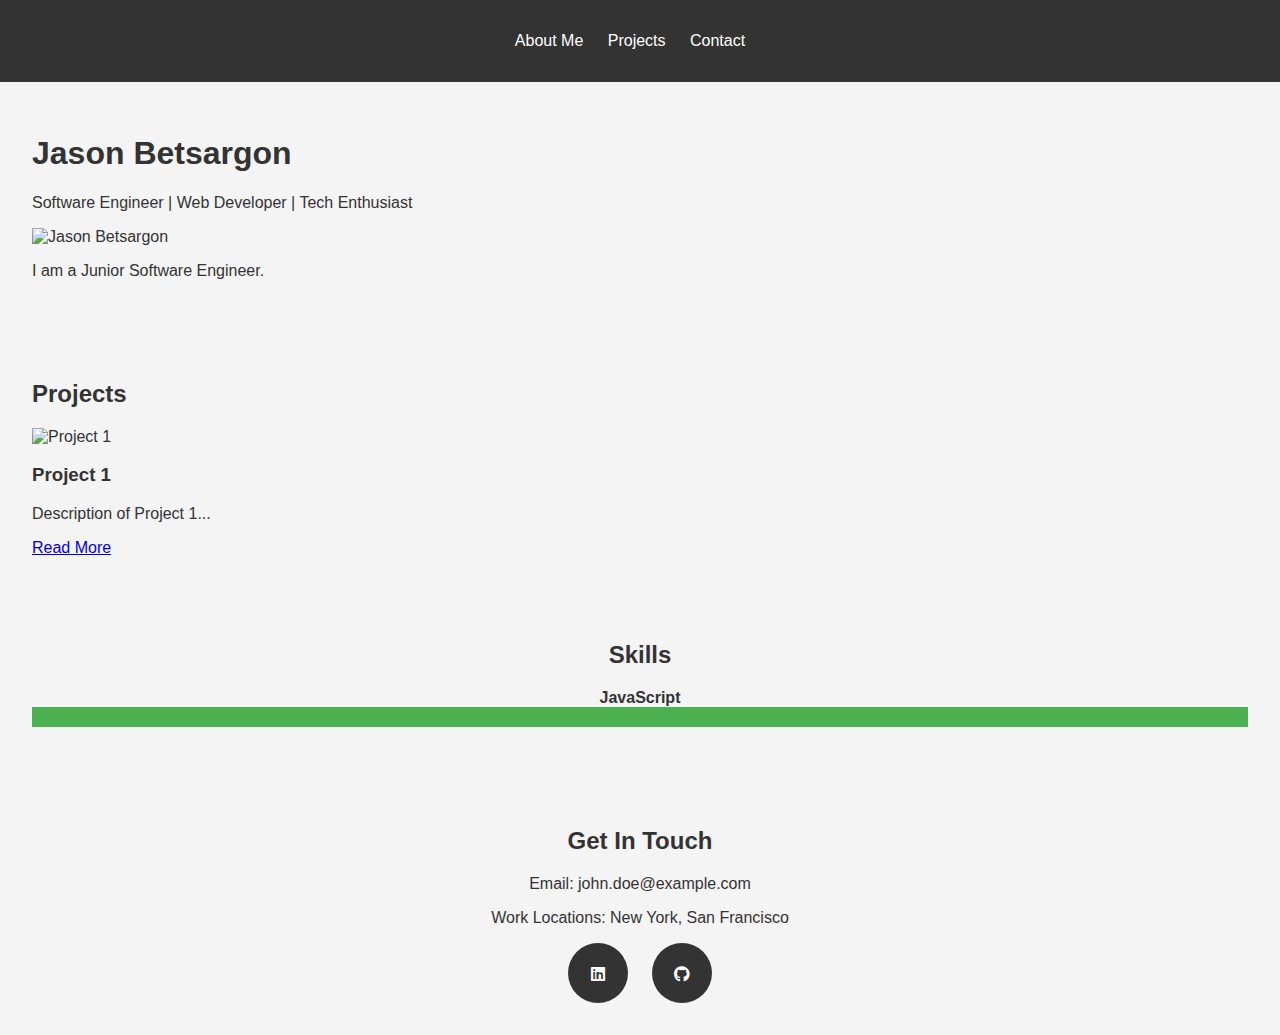
==== index.html @ 04d264f3 "Update index.html" ====
<!DOCTYPE html>
<html lang="en">
<head>
    <meta charset="UTF-8">
    <meta name="viewport" content="width=device-width, initial-scale=1.0">
    <title>Software Engineer Portfolio</title>
    <link href="https://cdnjs.cloudflare.com/ajax/libs/font-awesome/6.0.0-beta3/css/all.min.css" rel="stylesheet">
    <link rel="stylesheet" href="style.css">
</head>
<body>
    <header>
        <nav id="navbar">
            <ul>
                <li><a href="#about">About Me</a></li>
                <li><a href="#projects">Projects</a></li>
                <li><a href="#contact">Contact</a></li>
            </ul>
        </nav>
    </header>

    <section id="about">
        <h1>Jason Betsargon</h1>
        <p>Software Engineer | Web Developer | Tech Enthusiast</p>
        <img src="profile.jpg" alt="Jason Betsargon">
        <p>I am a Junior Software Engineer.</p>
    </section>

    <section id="projects">
        <h2>Projects</h2>
        <div class="project">
            <img src="project1.jpg" alt="Project 1">
            <h3>Project 1</h3>
            <p>Description of Project 1...</p>
            <a href="project1.html">Read More</a>
        </div>
        <!-- Repeat for other projects -->
    </section>

    <section id="skills">
        <h2>Skills</h2>
        <div class="skill">
            <span>JavaScript</span>
            <div class="skill-level" data-level="90%"></div>
        </div>
        <!-- Repeat for other skills -->
    </section>
    
    <section id="contact">
        <h2>Get In Touch</h2>
        <p>Email: john.doe@example.com</p>
        <p>Work Locations: New York, San Francisco</p>
        <div class="social-buttons">
            <a href="https://linkedin.com/in/johndoe"><i class="fab fa-linkedin"></i></a>
            <a href="https://github.com/johndoe"><i class="fab fa-github"></i></a>
            <!-- Additional social media icons -->
        </div>
    </section>

    <footer>
    </footer>
</body>
</html>
---- style.css ----
body {
    font-family: Arial, sans-serif;
    color: #333;
    background-color: #f4f4f4;
    margin: 0;
    padding: 0;
}

header {
    background-color: #333;
    color: #fff;
    padding: 1em 0;
    text-align: center;
}

#navbar ul {
    list-style: none;
    padding: 0;
}

#navbar ul li {
    display: inline;
    margin-right: 20px;
}

#navbar a {
    color: #fff;
    text-decoration: none;
    transition: color 0.3s ease;
}

#navbar a:hover {
    color: #4CAF50;
}

section {
    padding: 2em;
}

h1, h2 {
    color: #333;
}

img {
    max-width: 100%;
    height: auto;
}

#project-detail {
    padding: 2em;
}

#project-detail h1 {
    color: #333;
}

/* Ensure the images fit within the page */
#project-detail img {
    max-width: 100%;
    height: auto;
}

/* Previous CSS styles */

/* Styles for Skills Section */
#skills {
    padding: 2em;
    text-align: center;
}

.skill {
    margin-bottom: 1em;
}

.skill span {
    font-weight: bold;
}

.skill-level {
    height: 20px;
    background-color: #4CAF50;
    width: 0;
    transition: width 1s;
}

/* Trigger animation when in viewport - JavaScript can be used to add a class when in view */
.skill-level[data-level] {
    width: attr(data-level);
}

/* Styles for Get In Touch Section */
#contact {
    padding: 2em;
    background-color: #f4f4f4;
    text-align: center;
}

/* Styles for Social Buttons with Icons */
.social-buttons a {
    display: inline-block;
    margin: 0 10px;
    padding: 10px;
    background-color: #333;
    color: #fff;
    text-decoration: none;
    border-radius: 50%; /* Makes the buttons circular */
    width: 40px;
    height: 40px;
    text-align: center;
    line-height: 40px; /* Centers the icon vertically */
}

.social-buttons a i {
    vertical-align: middle;
}

.social-buttons a:hover {
    background-color: #4CAF50;
}

/* Responsive and additional styles */

/* Style for 'Back to Portfolio' link */
header a {
    color: #4CAF50;
    text-decoration: none;
    transition: color 0.3s ease;
}

header a:hover {
    color: #333;
}

/* Responsive Design */
@media (max-width: 600px) {
    #navbar ul li {
        display: block;
        text-align: center;
        margin-top: 10px;
    }
}

/* Simple Animations */
button:hover {
    animation: pulse 0.3s infinite alternate;
}

@keyframes pulse {
    from {
        transform: scale(1);
    }
    to {
        transform: scale(1.1);
    }
}
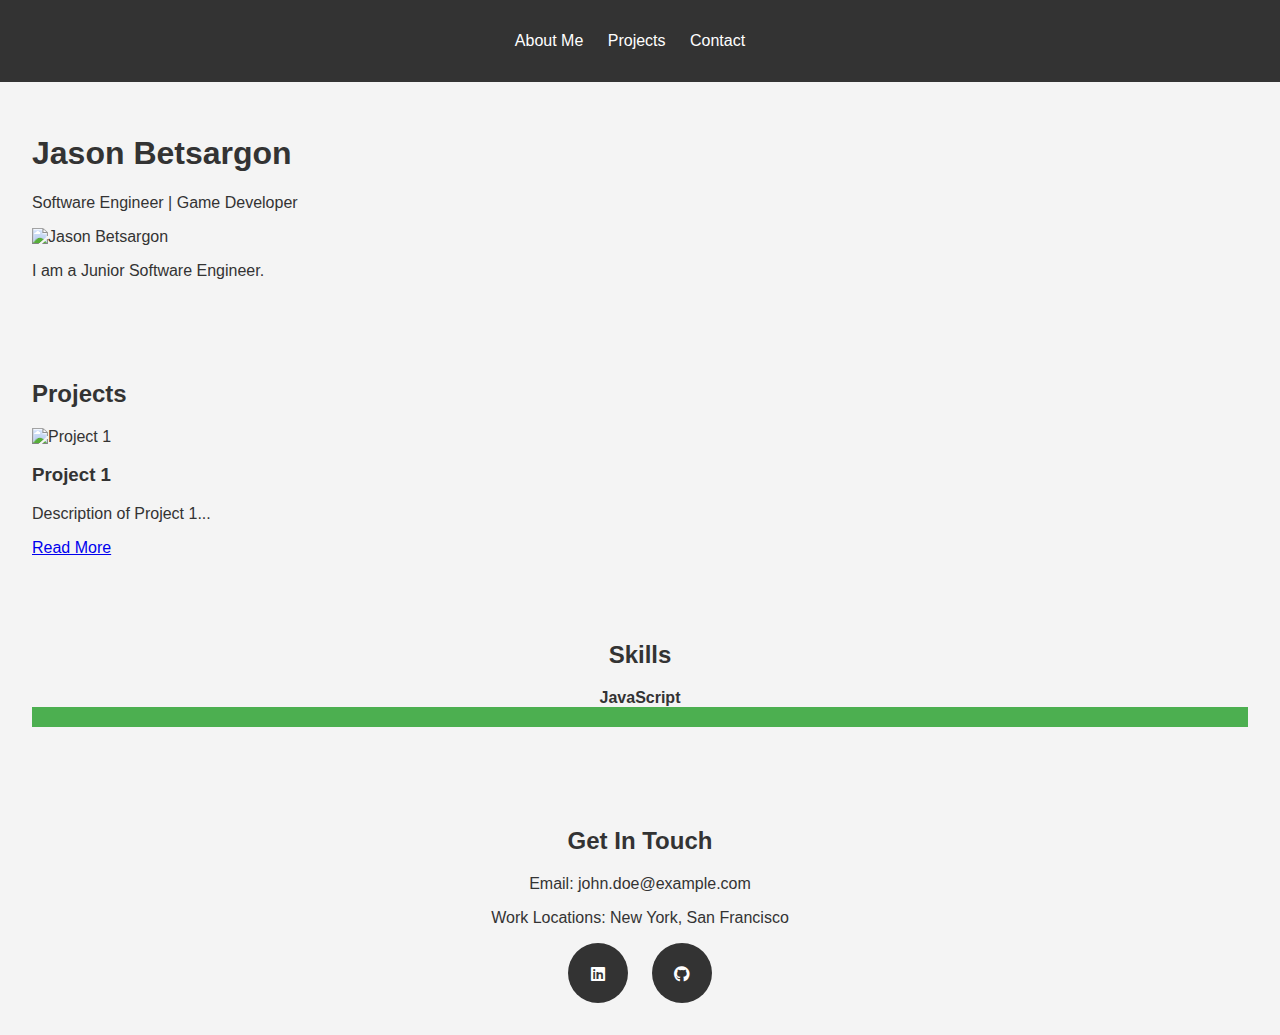
==== commit 07fdfa45: "Update index.html" ====
--- a/index.html
+++ b/index.html
@@ -20,7 +20,7 @@
 
     <section id="about">
         <h1>Jason Betsargon</h1>
-        <p>Software Engineer | Web Developer | Tech Enthusiast</p>
+        <p>Software Engineer | Game Developer</p>
         <img src="profile.jpg" alt="Jason Betsargon">
         <p>I am a Junior Software Engineer.</p>
     </section>
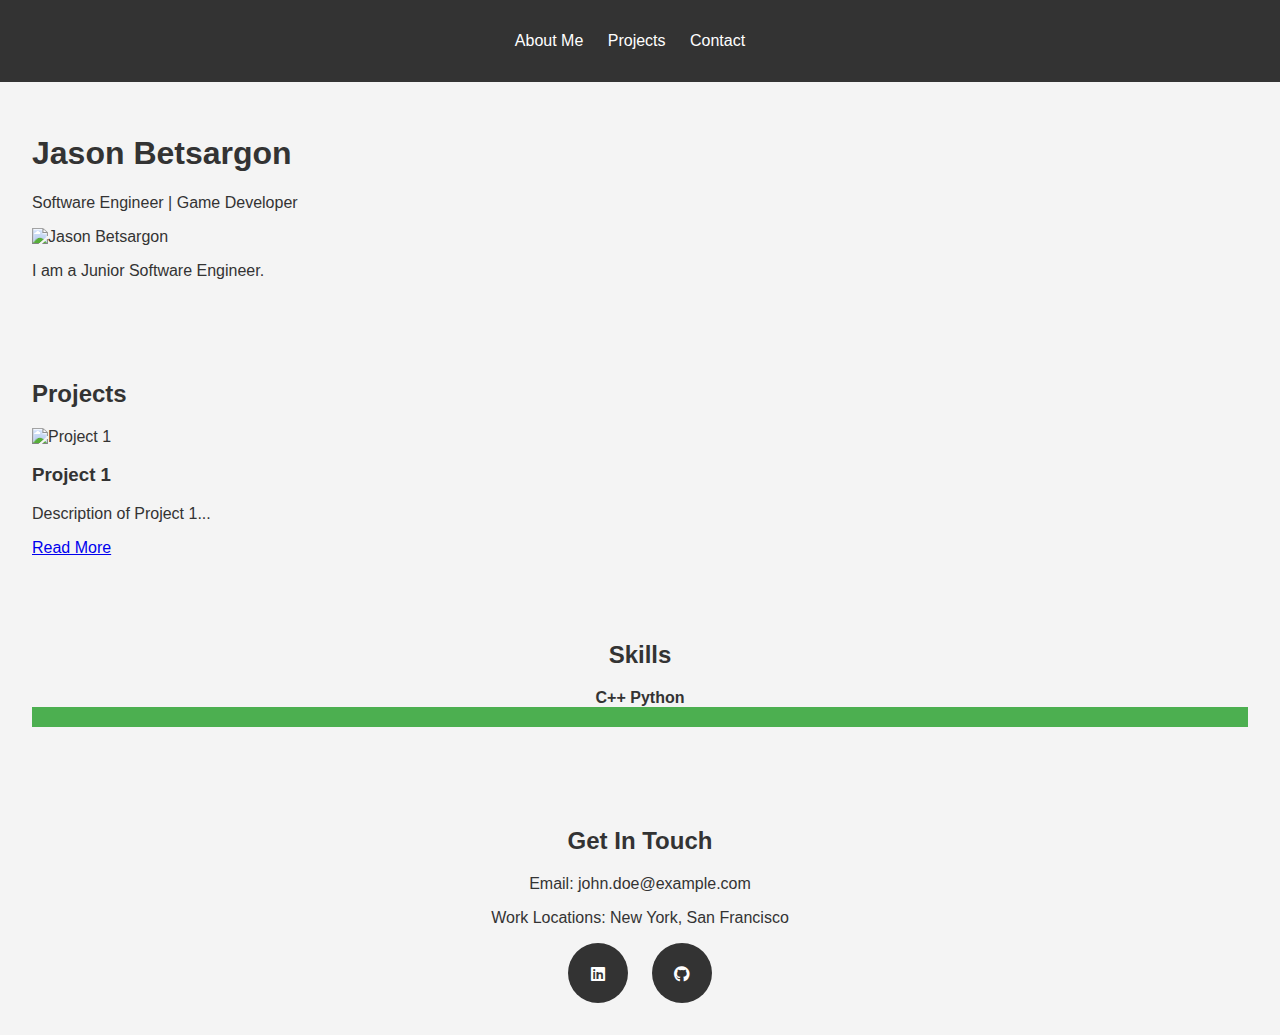
==== commit c1cb5a6d: "Update index.html" ====
--- a/index.html
+++ b/index.html
@@ -39,7 +39,8 @@
     <section id="skills">
         <h2>Skills</h2>
         <div class="skill">
-            <span>JavaScript</span>
+            <span>C++</span>
+            <span>Python</span>
             <div class="skill-level" data-level="90%"></div>
         </div>
         <!-- Repeat for other skills -->
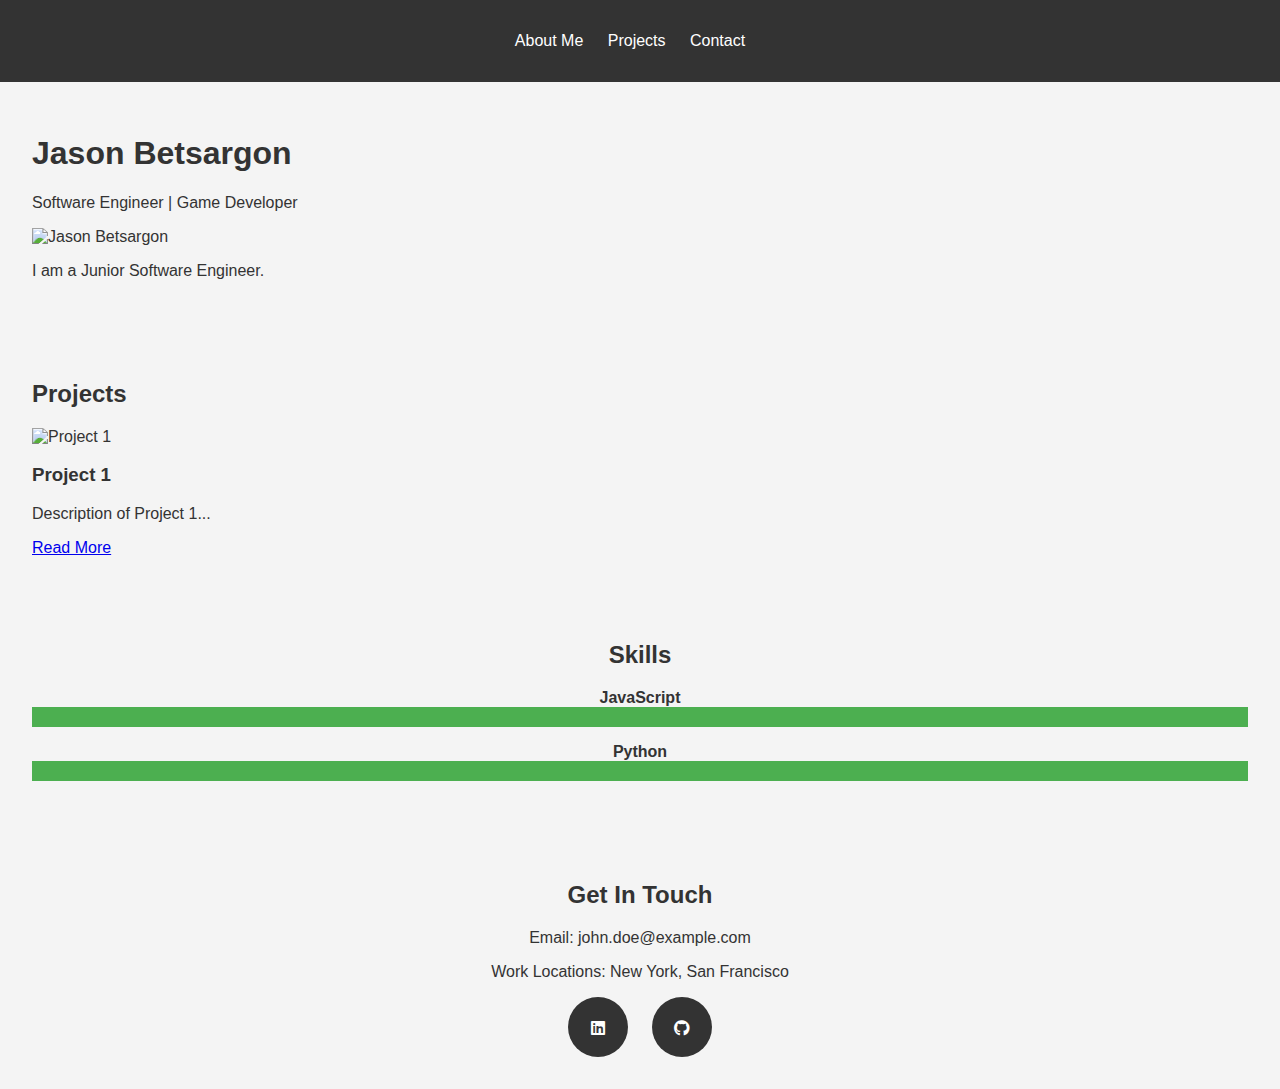
==== commit 0987aec4: "Update index.html" ====
--- a/index.html
+++ b/index.html
@@ -39,12 +39,16 @@
     <section id="skills">
         <h2>Skills</h2>
         <div class="skill">
-            <span>C++</span>
-            <span>Python</span>
+            <span>JavaScript</span>
             <div class="skill-level" data-level="90%"></div>
         </div>
-        <!-- Repeat for other skills -->
+        <div class="skill">
+            <span>Python</span>
+            <div class="skill-level" data-level="85%"></div>
+        </div>
+        <!-- Add more skills in similar fashion -->
     </section>
+
     
     <section id="contact">
         <h2>Get In Touch</h2>
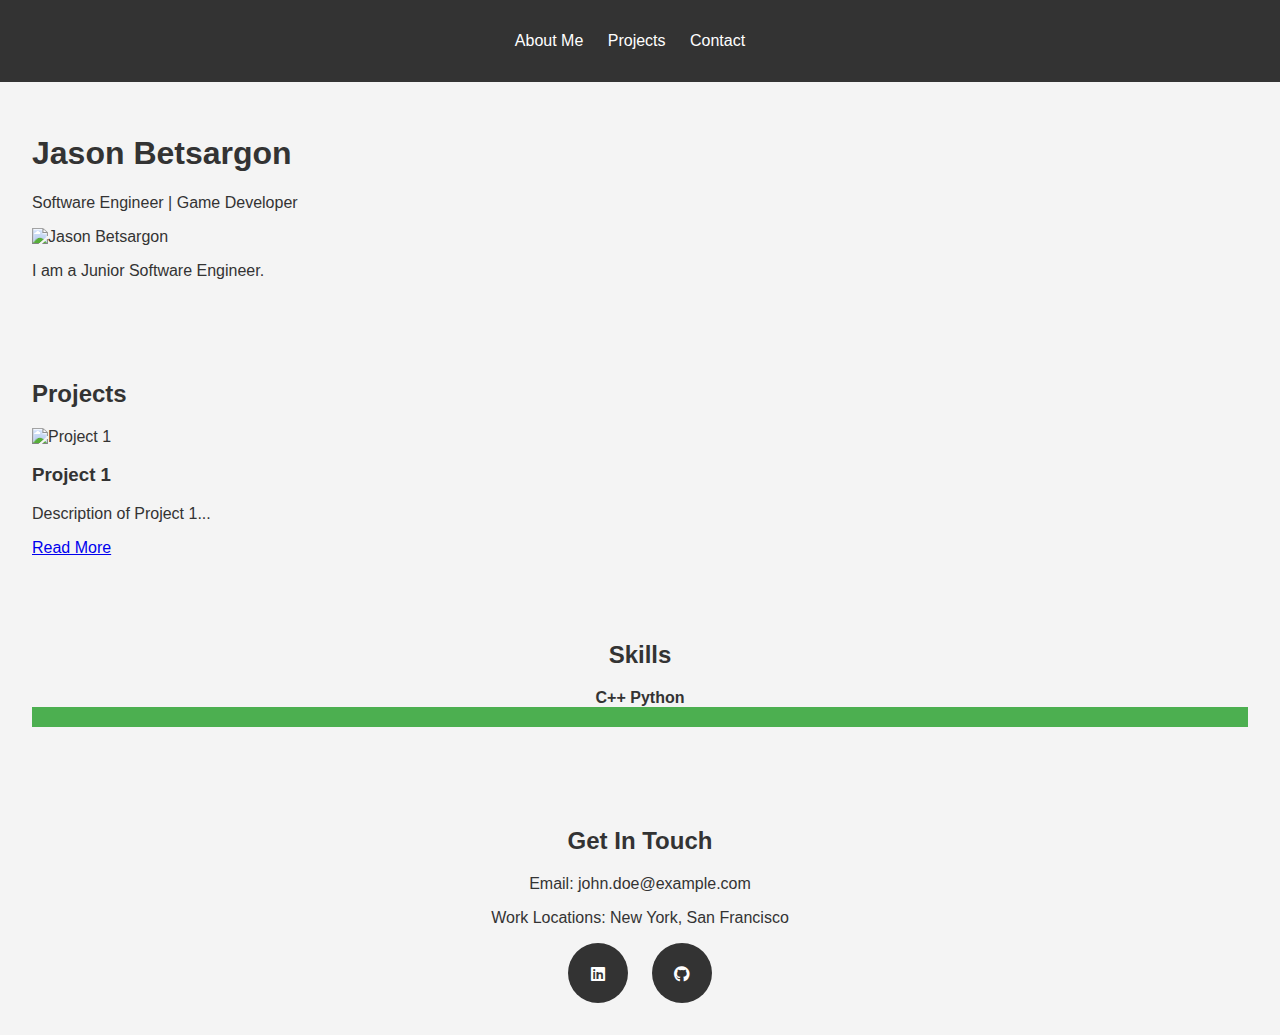
==== commit ac43b0a6: "Update index.html" ====
--- a/index.html
+++ b/index.html
@@ -39,16 +39,12 @@
     <section id="skills">
         <h2>Skills</h2>
         <div class="skill">
-            <span>JavaScript</span>
+            <span>C++</span>
+            <span>Python</span>
             <div class="skill-level" data-level="90%"></div>
         </div>
-        <div class="skill">
-            <span>Python</span>
-            <div class="skill-level" data-level="85%"></div>
-        </div>
-        <!-- Add more skills in similar fashion -->
+        <!-- Repeat for other skills -->
     </section>
-
     
     <section id="contact">
         <h2>Get In Touch</h2>
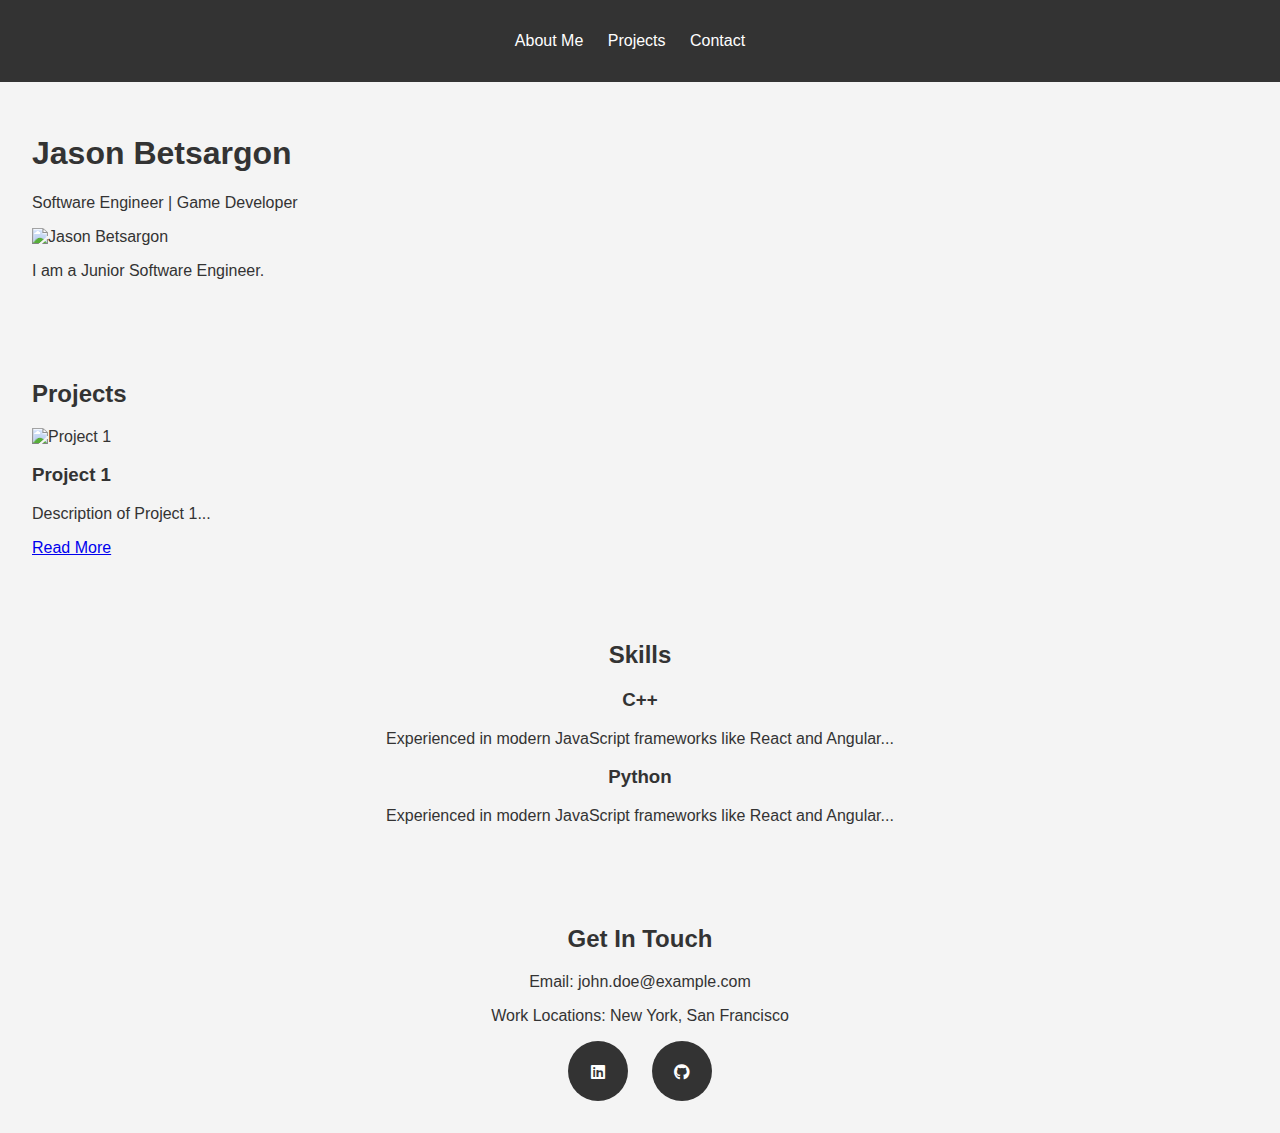
==== commit 82dbe71e: "Update index.html" ====
--- a/index.html
+++ b/index.html
@@ -38,12 +38,17 @@
 
     <section id="skills">
         <h2>Skills</h2>
-        <div class="skill">
-            <span>C++</span>
-            <span>Python</span>
-            <div class="skill-level" data-level="90%"></div>
+        <div class="skills-container">
+            <div class="skill-box">
+                <h3>C++</h3>
+                <p>Experienced in modern JavaScript frameworks like React and Angular...</p>
+            </div>
+            <!-- Repeat for other skills -->
+            <div class="skill-box">
+                <h3>Python</h3>
+                <p>Experienced in modern JavaScript frameworks like React and Angular...</p>
+            </div>
         </div>
-        <!-- Repeat for other skills -->
     </section>
     
     <section id="contact">
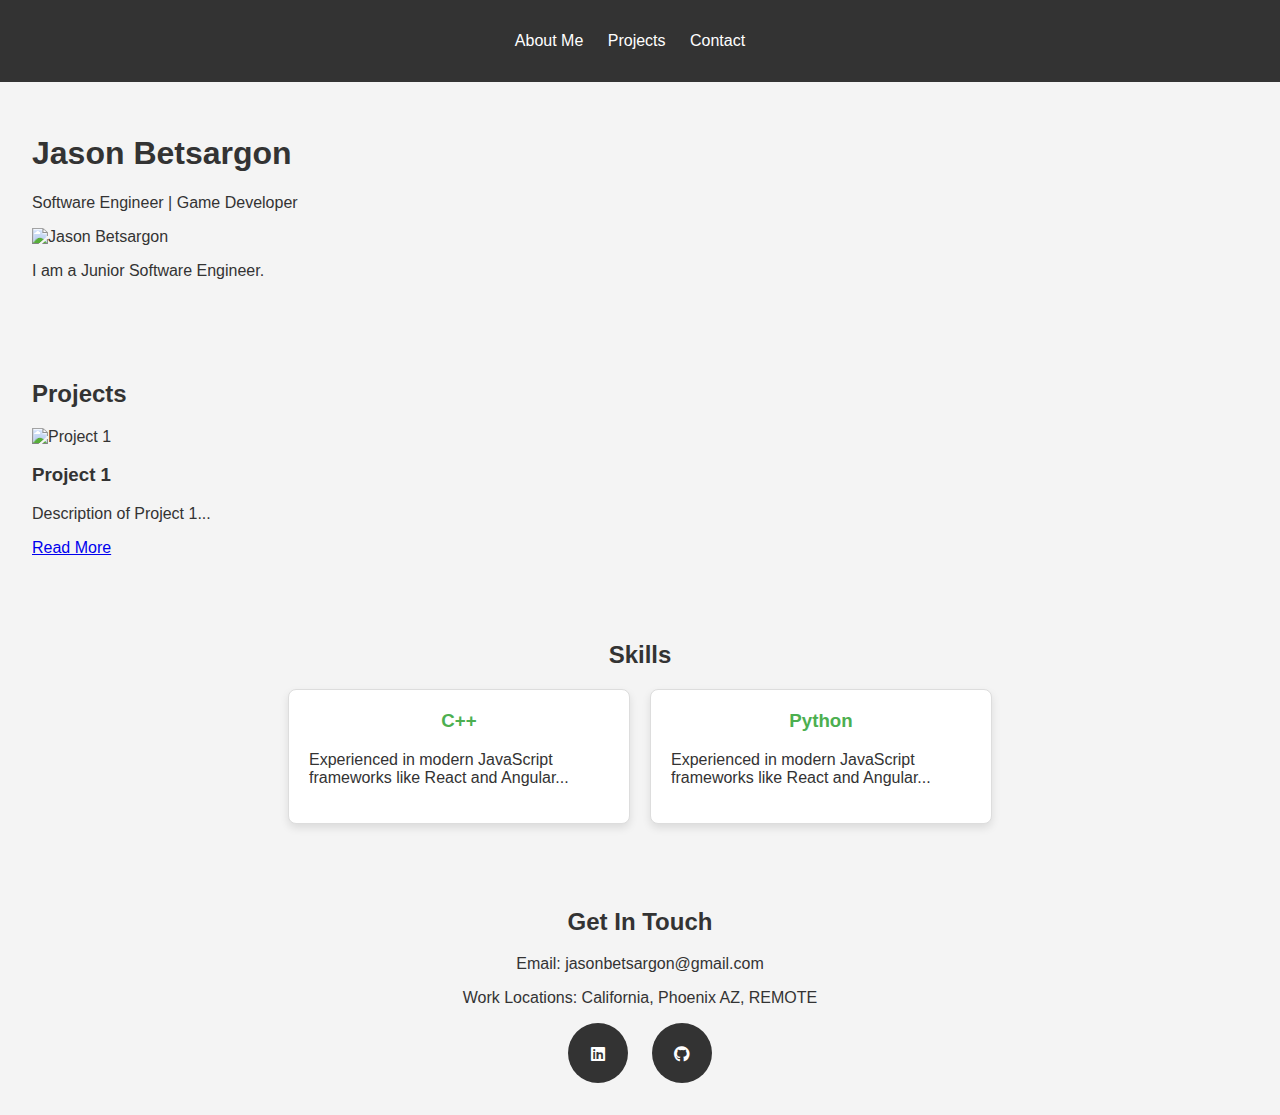
==== commit 942a13f6: "Update index.html" ====
--- a/index.html
+++ b/index.html
@@ -53,8 +53,8 @@
     
     <section id="contact">
         <h2>Get In Touch</h2>
-        <p>Email: john.doe@example.com</p>
-        <p>Work Locations: New York, San Francisco</p>
+        <p>Email: jasonbetsargon@gmail.com</p>
+        <p>Work Locations: California, Phoenix AZ, REMOTE</p>
         <div class="social-buttons">
             <a href="https://linkedin.com/in/johndoe"><i class="fab fa-linkedin"></i></a>
             <a href="https://github.com/johndoe"><i class="fab fa-github"></i></a>
--- a/style.css
+++ b/style.css
@@ -65,27 +65,47 @@
 /* Styles for Skills Section */
 #skills {
     padding: 2em;
+    background-color: #f4f4f4;
     text-align: center;
 }
 
-.skill {
-    margin-bottom: 1em;
+.skills-container {
+    display: flex;
+    flex-wrap: wrap;
+    justify-content: center;
+    gap: 20px; /* Spacing between boxes */
 }
 
-.skill span {
-    font-weight: bold;
+.skill-box {
+    background-color: #fff;
+    border: 1px solid #ddd;
+    border-radius: 8px;
+    padding: 20px;
+    width: 300px; /* Fixed width, adjust as needed */
+    box-shadow: 0 4px 8px rgba(0, 0, 0, 0.1);
+    transition: transform 0.3s ease, box-shadow 0.3s ease;
 }
 
-.skill-level {
-    height: 20px;
-    background-color: #4CAF50;
-    width: 0;
-    transition: width 1s;
+.skill-box h3 {
+    margin-top: 0;
+    color: #4CAF50;
 }
 
-/* Trigger animation when in viewport - JavaScript can be used to add a class when in view */
-.skill-level[data-level] {
-    width: attr(data-level);
+.skill-box p {
+    text-align: left;
+}
+
+.skill-box:hover {
+    transform: translateY(-10px);
+    box-shadow: 0 6px 12px rgba(0, 0, 0, 0.15);
+}
+
+/* Responsive adjustments */
+@media screen and (max-width: 800px) {
+    .skills-container {
+        flex-direction: column;
+        align-items: center;
+    }
 }
 
 /* Styles for Get In Touch Section */
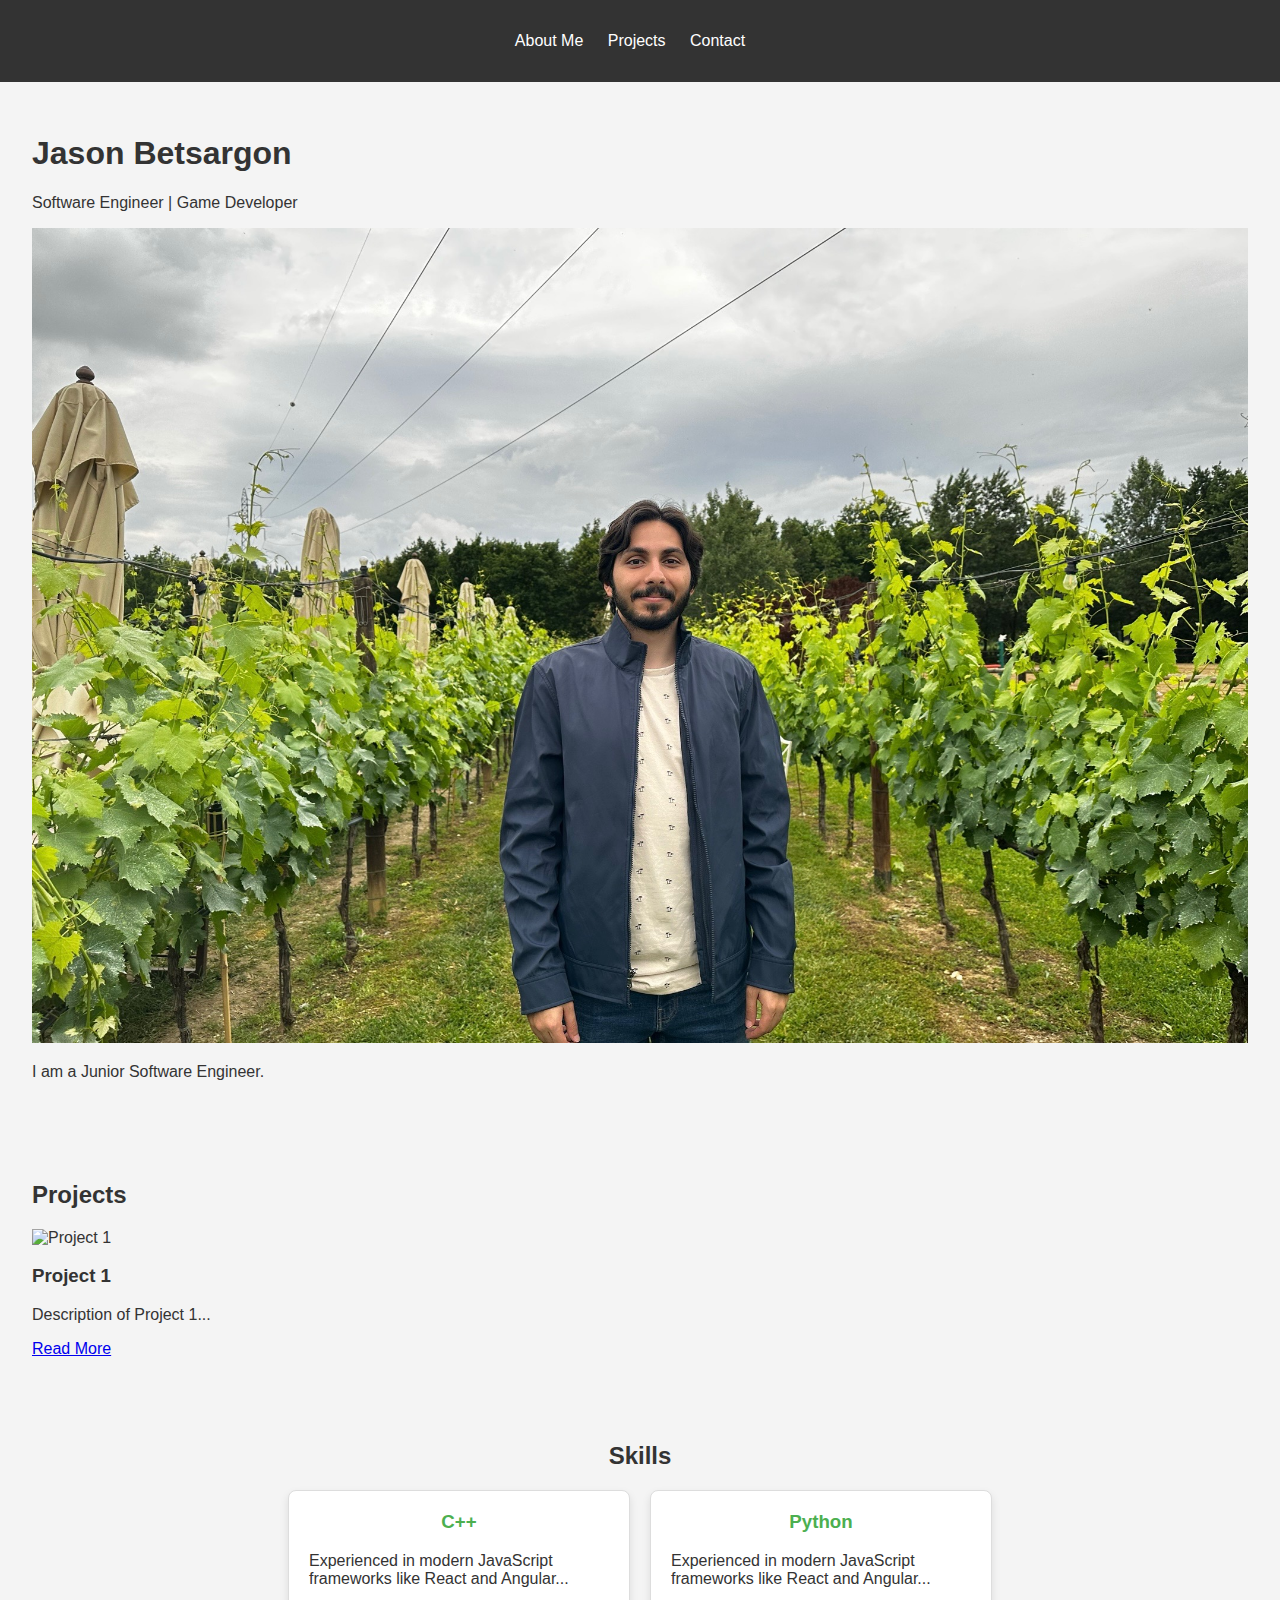
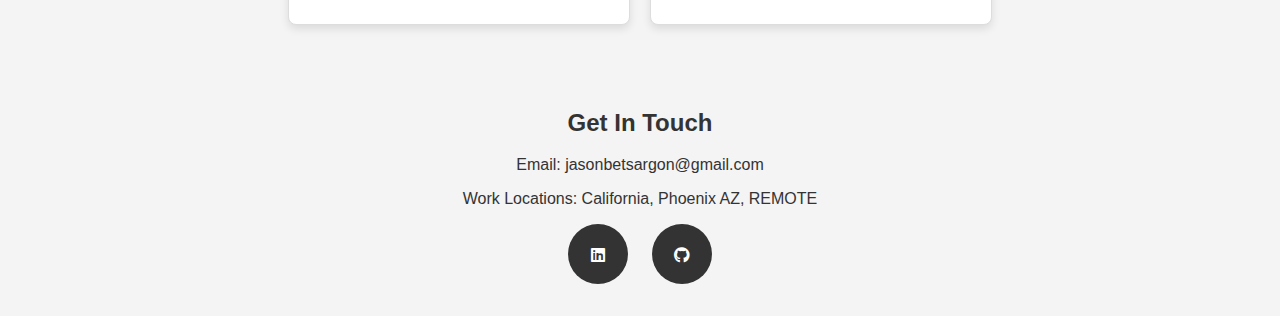
==== commit b311578f: "Update index.html" ====
--- a/index.html
+++ b/index.html
@@ -21,7 +21,7 @@
     <section id="about">
         <h1>Jason Betsargon</h1>
         <p>Software Engineer | Game Developer</p>
-        <img src="profile.jpg" alt="Jason Betsargon">
+        <img src="profile.jpeg" alt="Jason Betsargon">
         <p>I am a Junior Software Engineer.</p>
     </section>
 
